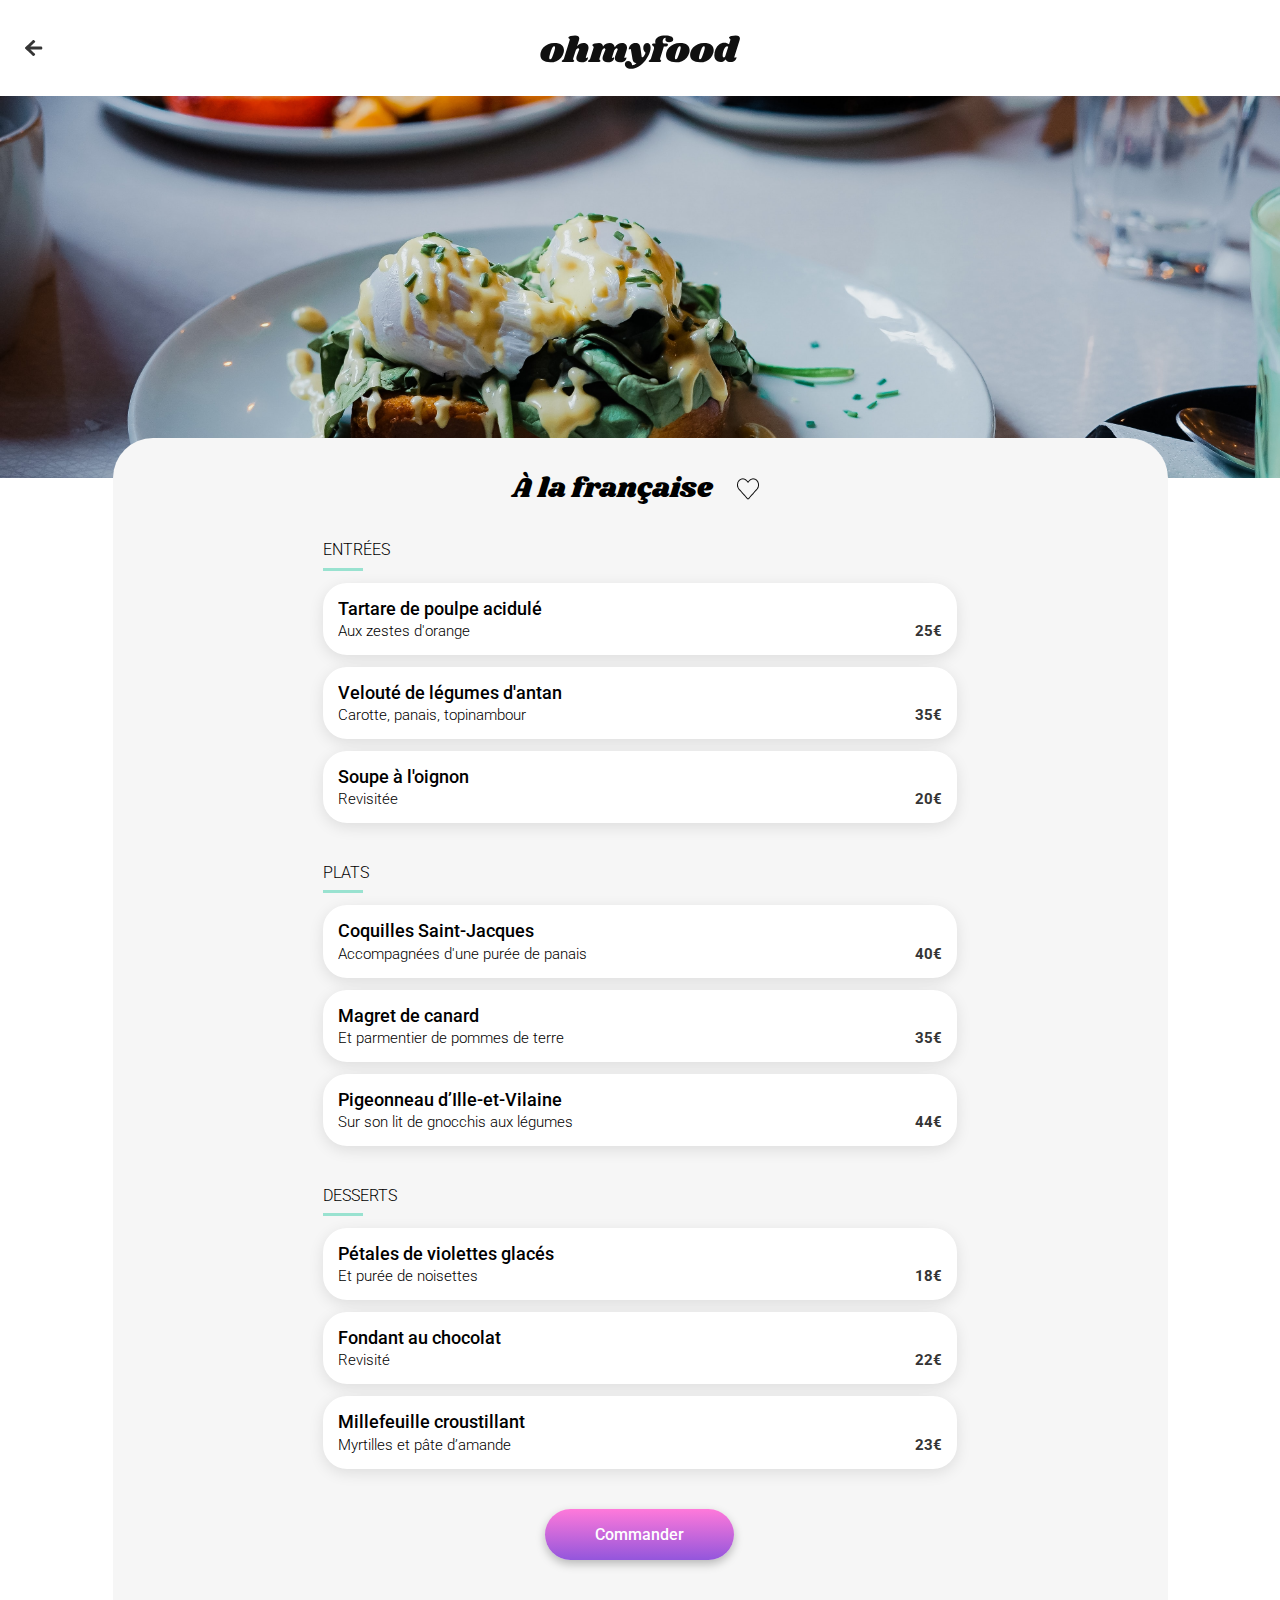
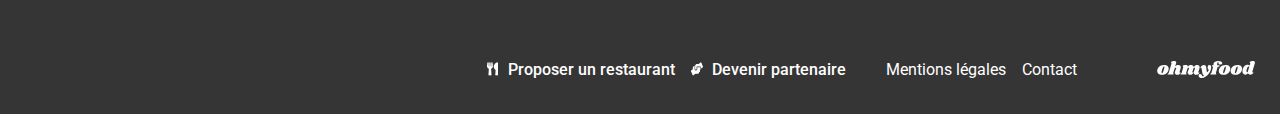
==== restaurants/a-la-francaise.html @ b8eb9468 "adding page a-la-francaise" ====
<!DOCTYPE html>
<html lang="fr">
  <head>
    <meta charset="UTF-8" />
    <meta name="viewport" content="width=device-width, initial-scale=1.0" />
    <title>Ohmyfood - À la française</title>
    <link rel="preconnect" href="https://fonts.googleapis.com" />
    <link rel="preconnect" href="https://fonts.gstatic.com" crossorigin />
    <link
      href="https://fonts.googleapis.com/css2?family=Roboto:wght@300;400;500;700&family=Shrikhand&display=swap"
      rel="stylesheet"
    />
    <link rel="stylesheet" href="../assets/css/style.css" />
  </head>

  <body class="page-restaurant">
    <div class="main-container">
      <header>
        <div class="logoZone">
          <a class="back-home" href="../index.html"
            ><img
              src="../assets/images/icons/back-icon.png"
              alt="retour à la page d'accueil"
          /></a>
          <img
            class="logoZone__image"
            src="../assets/images/logo/ohmyfood@2x.svg"
            alt="logo ohmyfood"
          />
        </div>
      </header>
      <main>
        <img
          class="illustration"
          src="../assets/images/restaurants/toa-heftiba-DQKerTsQwi0-unsplash.jpg"
          alt="un plat de À la française"
        />
        <div class="main-content">
          <section class="presentation">
            <div class="presentation__parent">
              <h1 class="presentation__title">À la française</h1>
              <button
                class="liking"
                aria-roledescription="mettre le restaurant en favori"
              >
                <img src="../assets/images/icons/unlike-icon.png" alt="coeur" />
              </button>
            </div>
          </section>
          <div class="menu">
            <section class="menu__section starters">
              <h2>Entrées</h2>
              <button class="dish dish--7">
                <div class="dish__content">
                  <div class="dish__description">
                    <h3>Tartare de poulpe acidulé</h3>
                    <p>Aux zestes d'orange</p>
                  </div>
                  <div class="dish__price">25€</div>
                </div>
                <div class="dish__status">
                  <img
                    src="../assets/images/icons/check-icon.png"
                    alt="choisi"
                  />
                </div>
              </button>
              <button class="dish dish--8">
                <div class="dish__content">
                  <div class="dish__description">
                    <h3>Velouté de légumes d'antan</h3>
                    <p>Carotte, panais, topinambour</p>
                  </div>
                  <div class="dish__price">35€</div>
                </div>
                <div class="dish__status">
                  <img
                    src="../assets/images/icons/check-icon.png"
                    alt="choisi"
                  />
                </div>
              </button>
              <button class="dish dish--9">
                <div class="dish__content">
                  <div class="dish__description">
                    <h3>Soupe à l'oignon</h3>
                    <p>Revisitée</p>
                  </div>
                  <div class="dish__price">20€</div>
                </div>
                <div class="dish__status">
                  <img
                    src="../assets/images/icons/check-icon.png"
                    alt="choisi"
                  />
                </div>
              </button>
            </section>
            <section class="menu__section maincourses">
              <h2>Plats</h2>
              <button class="dish dish--4">
                <div class="dish__content">
                  <div class="dish__description">
                    <h3>Coquilles Saint-Jacques</h3>
                    <p>Accompagnées d'une purée de panais</p>
                  </div>
                  <div class="dish__price">40€</div>
                </div>
                <div class="dish__status">
                  <img
                    src="../assets/images/icons/check-icon.png"
                    alt="choisi"
                  />
                </div>
              </button>
              <button class="dish dish--5">
                <div class="dish__content">
                  <div class="dish__description">
                    <h3>Magret de canard</h3>
                    <p>Et parmentier de pommes de terre</p>
                  </div>
                  <div class="dish__price">35€</div>
                </div>
                <div class="dish__status">
                  <img
                    src="../assets/images/icons/check-icon.png"
                    alt="choisi"
                  />
                </div>
              </button>
              <button class="dish dish--6">
                <div class="dish__content">
                  <div class="dish__description">
                    <h3>Pigeonneau d’Ille-et-Vilaine</h3>
                    <p>Sur son lit de gnocchis aux légumes</p>
                  </div>
                  <div class="dish__price">44€</div>
                </div>
                <div class="dish__status">
                  <img
                    src="../assets/images/icons/check-icon.png"
                    alt="choisi"
                  />
                </div>
              </button>
            </section>
            <section class="menu__section desserts">
              <h2>Desserts</h2>
              <button class="dish dish--1">
                <div class="dish__content">
                  <div class="dish__description">
                    <h3>Pétales de violettes glacés</h3>
                    <p>Et purée de noisettes</p>
                  </div>
                  <div class="dish__price">18€</div>
                </div>
                <div class="dish__status">
                  <img
                    src="../assets/images/icons/check-icon.png"
                    alt="choisi"
                  />
                </div>
              </button>
              <button class="dish dish--2">
                <div class="dish__content">
                  <div class="dish__description">
                    <h3>Fondant au chocolat</h3>
                    <p>Revisité</p>
                  </div>
                  <div class="dish__price">22€</div>
                </div>
                <div class="dish__status">
                  <img
                    src="../assets/images/icons/check-icon.png"
                    alt="choisi"
                  />
                </div>
              </button>
              <button class="dish dish--3">
                <div class="dish__content">
                  <div class="dish__description">
                    <h3>Millefeuille croustillant</h3>
                    <p>Myrtilles et pâte d’amande</p>
                  </div>
                  <div class="dish__price">23€</div>
                </div>
                <div class="dish__status">
                  <img
                    src="../assets/images/icons/check-icon.png"
                    alt="choisi"
                  />
                </div>
              </button>
            </section>
          </div>
          <div class="menu-cta">
            <button class="cta__order cta">
              <span class="cta__text">Commander</span>
            </button>
          </div>
        </div>
      </main>
      <footer class="footer__page">
        <div class="inside-width">
          <img
            class="footer__logo"
            src="../assets/images/logo/ohmyfood@2x.svg"
            alt="logo ohmyfood"
          />
          <nav class="footer__nav">
            <ul class="isDecorated">
              <li>
                <a class="proposing" href="#">Proposer un restaurant</a>
              </li>
              <li>
                <a class="partnership" href="#">Devenir partenaire</a>
              </li>
            </ul>
            <ul>
              <li><a href="#">Mentions légales</a></li>
              <li><a href="mailto:contact@ohmyfood.com">Contact</a></li>
            </ul>
          </nav>
        </div>
      </footer>
    </div>
  </body>
</html>
---- assets/css/style.css ----
@charset "UTF-8";
@keyframes maincourses {
  0% {
    transform: translateY(-328.5px);
  }
  33.3% {
    transform: translateY(-180px);
  }
  66.6% {
    transform: translateY(-90px);
  }
  100% {
    transform: translateY(0);
  }
}
@keyframes desserts {
  0% {
    transform: translateY(-652.5px);
  }
  16.7% {
    transform: translateY(-450px);
  }
  33.4% {
    transform: translateY(-360px);
  }
  50% {
    transform: translateY(-270px);
  }
  66.7% {
    transform: translateY(-180px);
  }
  83.3% {
    transform: translateY(-90px);
  }
  100% {
    transform: translateY(0);
  }
}
@keyframes dish {
  from {
    transform: perspective(1000px) rotateX(90deg);
  }
  to {
    transform: perspective(1000px) rotateX(0deg);
  }
}
/***
    The new CSS reset - version 1.8.5 (last updated 14.6.2023)
    GitHub page: https://github.com/elad2412/the-new-css-reset
***/
/*
    Remove all the styles of the "User-Agent-Stylesheet", except for the 'display' property
    - The "symbol *" part is to solve Firefox SVG sprite bug
    - The "html" attribute is exclud, because otherwise a bug in Chrome breaks the CSS hyphens property (https://github.com/elad2412/the-new-css-reset/issues/36)
 */
*:where(:not(html, iframe, canvas, img, svg, video, audio):not(svg *, symbol *)) {
  all: unset;
  display: revert;
}

/* Preferred box-sizing value */
*,
*::before,
*::after {
  box-sizing: border-box;
}

/* Reapply the pointer cursor for anchor tags */
a, button {
  cursor: revert;
}

/* Remove list styles (bullets/numbers) */
ol, ul, menu {
  list-style: none;
}

/* For images to not be able to exceed their container */
img {
  max-inline-size: 100%;
  max-block-size: 100%;
}

/* removes spacing between cells in tables */
table {
  border-collapse: collapse;
}

/* Safari - solving issue when using user-select:none on the <body> text input doesn't working */
input, textarea {
  -webkit-user-select: auto;
}

/* revert the 'white-space' property for textarea elements on Safari */
textarea {
  white-space: revert;
}

/* minimum style to allow to style meter element */
meter {
  -webkit-appearance: revert;
  appearance: revert;
}

/* preformatted text - use only for this feature */
:where(pre) {
  all: revert;
}

/* reset default text opacity of input placeholder */
::placeholder {
  color: unset;
}

/* remove default dot (•) sign */
::marker {
  content: initial;
}

/* fix the feature of 'hidden' attribute.
   display:revert; revert to element instead of attribute */
:where([hidden]) {
  display: none;
}

/* revert for bug in Chromium browsers
   - fix for the content editable attribute will work properly.
   - webkit-user-select: auto; added for Safari in case of using user-select:none on wrapper element */
:where([contenteditable]:not([contenteditable=false])) {
  -moz-user-modify: read-write;
  -webkit-user-modify: read-write;
  overflow-wrap: break-word;
  -webkit-line-break: after-white-space;
  -webkit-user-select: auto;
}

/* apply back the draggable feature - exist only in Chromium and Safari */
:where([draggable=true]) {
  -webkit-user-drag: element;
}

/* Revert Modal native behavior */
:where(dialog:modal) {
  all: revert;
}

body {
  font-family: "Roboto", sans-serif;
  font-weight: 300;
}

.presentation__title, .tutorial__title, .restaurants__title, .card__title {
  font-weight: 700;
  font-size: 1.5rem;
}

@media (min-width: 1024px) {
  .presentation__title {
    font-size: 2.5rem;
  }
}

.card__title {
  font-size: 1.125rem;
}

.tutorial__step {
  font-weight: 500;
}

.restaurant__content .card__tile {
  font-size: 1.125rem;
}
.restaurant__content p {
  font-size: 1.063rem;
}

.page-restaurant .presentation {
  text-align: left;
}
.page-restaurant .presentation__title {
  font-family: "Shrikhand", serif;
  font-size: 1.75rem;
  font-weight: 400;
}

html {
  scroll-behavior: smooth;
  height: 100%;
}

body {
  height: 100%;
  margin: 0;
  background-color: #F6F6F6;
}

.main-container {
  width: 100%;
}

.tutorial {
  background-color: #FFFFFF;
}

.presentation .inside-width, .tutorial .inside-width, .restaurants .inside-width, .footer__page .inside-width {
  width: 91%;
  margin-left: auto;
  margin-right: auto;
}
@media (min-width: 768px) {
  .presentation, .tutorial, .restaurants, .footer__page {
    padding-left: 1.563rem;
    padding-right: 1.563rem;
  }
  .presentation .inside-width, .tutorial .inside-width, .restaurants .inside-width, .footer__page .inside-width {
    width: 100%;
    max-width: 1080px;
  }
}
header {
  position: relative;
}

.logoZone {
  background-color: #FFFFFF;
  height: 63px;
  display: flex;
  align-items: center;
  justify-content: center;
  box-shadow: 0px 2px 4px 0px rgba(0, 0, 0, 0.15);
  position: relative;
  z-index: 1;
}
@media (min-width: 1024px) {
  .logoZone {
    height: 96px;
  }
}

.logoZone__image {
  width: 162px;
  margin-top: 8px;
}
@media (min-width: 1024px) {
  .logoZone__image {
    width: 200px;
  }
}

.geozone {
  background-color: #EAEAEA;
  height: 63px;
  display: flex;
  align-items: center;
  justify-content: center;
  position: relative;
}
.geozone__text {
  font-size: 1rem;
  font-weight: 500;
  color: #353535;
  position: relative;
  padding-left: 1.5rem;
  background-image: url("../images/icons/pin-icon.png");
  background-repeat: no-repeat;
  background-position: left center;
  background-size: auto;
}

.page-restaurant .logoZone {
  box-shadow: 0 0 0 0 rgba(0, 0, 0, 0);
}

.back-home {
  position: absolute;
  left: 4.5%;
  top: 0;
  bottom: 0;
  margin: auto 0;
  width: 1.875rem;
  height: 1.875rem;
  display: flex;
  align-items: center;
  justify-content: center;
}
@media (min-width: 1024px) {
  .back-home {
    left: 1.2rem;
  }
}

.footer__page {
  background-color: #353535;
  color: #FFFFFF;
  padding-top: 1.375rem;
  padding-bottom: 1.375rem;
}
@media (min-width: 768px) {
  .footer__page {
    min-height: 114px;
    padding: 1.875rem 1.563rem;
    display: flex;
    align-items: flex-end;
  }
  .footer__page .inside-width {
    max-width: calc(1080px + 2 * (1rem + 98px));
    display: flex;
    flex-direction: row-reverse;
  }
}
.footer__logo {
  filter: invert(1) sepia(1) saturate(0);
  width: 98px;
  padding-bottom: 0.5rem;
}
@media (min-width: 768px) {
  .footer__logo {
    padding-bottom: 0;
  }
}
.footer__nav li {
  font-weight: 400;
}
.footer__nav li:not(:last-child) {
  padding-top: 0.3rem;
  padding-bottom: 0.3rem;
}
.footer__nav .isDecorated li {
  font-weight: 500;
}
.footer__nav .proposing {
  position: relative;
  padding-left: 1.3rem;
  background-image: url("../images/icons/ustensils-icon.png");
  background-repeat: no-repeat;
  background-position: left center;
  background-size: auto;
}
.footer__nav .partnership {
  position: relative;
  padding-left: 1.3rem;
  background-image: url("../images/icons/handshake-icon.png");
  background-repeat: no-repeat;
  background-position: left center;
  background-size: auto;
}
@media (min-width: 768px) {
  .footer__nav {
    display: flex;
    column-gap: 2.5rem;
    margin-right: 5rem;
  }
  .footer__nav > ul {
    display: flex;
    align-items: baseline;
    column-gap: 1rem;
  }
}

.cta {
  display: flex;
  align-items: center;
  justify-content: center;
  color: #FFFFFF;
  font-size: 1rem;
  font-weight: 500;
  position: relative;
}
.cta .cta__text {
  background: linear-gradient(to bottom, #FF79DA 0%, #9356DC 100%);
  border-radius: 2rem;
  box-shadow: 0px 4px 10px 0px rgba(0, 0, 0, 0.25);
  padding: 1rem 1.5rem;
  transition: box-shadow 200ms;
}
.cta::before {
  content: "";
  position: absolute;
  top: 0;
  bottom: 0;
  left: 0;
  right: 0;
  z-index: 1;
  border-radius: 2rem;
  box-shadow: 0px 0px 0px 0px rgba(0, 0, 0, 0);
  background-color: white;
  opacity: 0;
  transition: opacity 400ms;
}
.cta:hover .cta__text {
  border-radius: 2rem;
  box-shadow: 0px 4px 15px 0px rgba(0, 0, 0, 0.35);
}
.cta:hover::before {
  opacity: 0.15;
}

.liking {
  width: 2.4rem;
  height: 2.4rem;
  cursor: pointer;
  display: flex;
  align-items: center;
  justify-content: center;
  align-self: baseline;
  position: relative;
}
.liking::before {
  content: "";
  position: absolute;
  top: 0;
  bottom: 0;
  left: 0;
  right: 0;
  z-index: 1;
  background-image: url("../images/icons/like-icon.png");
  background-repeat: no-repeat;
  background-position: center center;
  transform: scale(0%);
  transition: transform 300ms cubic-bezier(0.78, 0, 0.61, 1.28);
}
.liking img {
  opacity: 1;
  transition: opacity 300ms cubic-bezier(0.78, 0, 0.61, 1.28);
}
.liking:hover::before {
  transform: scale(100%);
}
.liking:hover img {
  opacity: 0;
}

.dish {
  border-radius: 1.5rem;
  box-shadow: 0px 4px 15px 0px rgba(0, 0, 0, 0.1);
  background-color: #FFFFFF;
  width: 100%;
  padding: 0.938rem;
  margin-bottom: 0.75rem;
  cursor: pointer;
  position: relative;
  overflow: hidden;
}
.dish h3 {
  font-size: 1.125rem;
  font-weight: 500;
  padding-bottom: 0.2rem;
}
.dish p {
  font-size: 0.938rem;
}
.dish .dish__price {
  font-size: 0.938rem;
  font-weight: 700;
  color: #353535;
}
.dish__content {
  display: flex;
  align-items: flex-end;
  justify-content: space-between;
  column-gap: 1rem;
  padding-right: 0;
  transition: padding-right 300ms cubic-bezier(0.78, 0.22, 0.44, 1.38);
}
.dish__description {
  flex: 1 1 auto;
  width: calc(100% - 3.75rem);
}
.dish__description > * {
  white-space: nowrap;
  text-overflow: ellipsis;
  overflow: hidden;
}
.dish__status {
  display: flex;
  align-items: center;
  justify-content: center;
  position: absolute;
  transform: translateX(4.25rem);
  transition: transform 300ms cubic-bezier(0.78, 0.22, 0.44, 1.38);
  top: 0;
  bottom: 0;
  right: 0;
  width: 4.25rem;
  padding-right: 0.5rem;
  background: #99E2D0;
}
.dish:hover .dish__content {
  padding-right: 3.75rem;
}
.dish:hover .dish__status {
  transform: translateX(0.5rem);
}

.presentation {
  padding-top: 2.5rem;
  padding-bottom: 3.5rem;
  text-align: center;
}
.presentation__title {
  width: 80%;
  margin: 0 auto 1.25rem;
}
@media (min-width: 768px) {
  .presentation__title {
    width: 100%;
  }
}
.presentation__text {
  margin: 0 auto 1.7rem;
  font-size: 1.125rem;
}

.tutorial {
  padding-top: 3.125rem;
  padding-bottom: 2.5rem;
}
.tutorial__title {
  margin-bottom: 1.563rem;
}
.tutorial__list {
  padding-left: 0.75rem;
}
@media (min-width: 1024px) {
  .tutorial__list {
    display: flex;
    column-gap: 0.75rem;
    justify-content: space-between;
    align-items: center;
  }
}
.tutorial__step {
  margin-bottom: 1.3rem;
  padding: 1.7rem 0 1.7rem 2.1rem;
  background: #F6F6F6;
  position: relative;
  border-radius: 1.25rem;
  box-shadow: 0px 4px 15px 0px rgba(0, 0, 0, 0.15);
}
.tutorial__step--1::before {
  content: "";
  position: absolute;
  top: 0;
  bottom: 0;
  left: 0;
  right: 0;
  z-index: 1;
  content: "1";
  font-size: 0.875rem;
  color: #FFFFFF;
  top: 1.7rem;
  right: auto;
  bottom: auto;
  left: -0.75rem;
  background-color: #9356DC;
  border-radius: 1rem;
  width: 1.5rem;
  height: 1.5rem;
  display: flex;
  align-items: center;
  justify-content: center;
}
.tutorial__step--1 p {
  position: relative;
  padding-left: 2.5rem;
  background-image: url("../images/icons/tuto-icon-1.png");
  background-repeat: no-repeat;
  background-position: left center;
  background-size: auto;
}
.tutorial__step--2::before {
  content: "";
  position: absolute;
  top: 0;
  bottom: 0;
  left: 0;
  right: 0;
  z-index: 1;
  content: "2";
  font-size: 0.875rem;
  color: #FFFFFF;
  top: 1.7rem;
  right: auto;
  bottom: auto;
  left: -0.75rem;
  background-color: #9356DC;
  border-radius: 1rem;
  width: 1.5rem;
  height: 1.5rem;
  display: flex;
  align-items: center;
  justify-content: center;
}
.tutorial__step--2 p {
  position: relative;
  padding-left: 2.5rem;
  background-image: url("../images/icons/tuto-icon-2.png");
  background-repeat: no-repeat;
  background-position: left center;
  background-size: auto;
}
.tutorial__step--3::before {
  content: "";
  position: absolute;
  top: 0;
  bottom: 0;
  left: 0;
  right: 0;
  z-index: 1;
  content: "3";
  font-size: 0.875rem;
  color: #FFFFFF;
  top: 1.7rem;
  right: auto;
  bottom: auto;
  left: -0.75rem;
  background-color: #9356DC;
  border-radius: 1rem;
  width: 1.5rem;
  height: 1.5rem;
  display: flex;
  align-items: center;
  justify-content: center;
}
.tutorial__step--3 p {
  position: relative;
  padding-left: 2.5rem;
  background-image: url("../images/icons/tuto-icon-3.png");
  background-repeat: no-repeat;
  background-position: left center;
  background-size: auto;
}
@media (min-width: 1024px) {
  .tutorial__step {
    margin-bottom: 0;
    flex: 1 0 30%;
    margin-right: 1.5rem;
  }
}
@media (min-width: 1024px) {
  .tutorial {
    padding-bottom: 3.125rem;
  }
}

.restaurants {
  padding-top: 3.125rem;
  padding-bottom: 3rem;
}
.restaurants__title {
  margin-bottom: 1.625rem;
}
@media (min-width: 768px) {
  .restaurants {
    padding-top: 1.875rem;
    padding-bottom: 1.875rem;
  }
  .restaurants__list {
    display: flex;
    column-gap: 9%;
    row-gap: 3.125rem;
    flex-wrap: wrap;
  }
}

.restaurant__card {
  margin-bottom: 1.125rem;
  border-radius: 0.95rem;
  background: #FFFFFF;
}
.restaurant__card > a {
  display: block;
  position: relative;
}
.restaurant__card .flagNew {
  color: #008766;
  padding: 0.4rem 0.7rem;
  background: #99E2D0;
  border-radius: 0.125rem;
  font-size: 0.875rem;
  font-weight: 500;
  position: absolute;
  top: 0.813rem;
  right: 0.813rem;
  box-shadow: 0px 2px 4px 0px rgba(0, 0, 0, 0.15);
}
@media (min-width: 768px) {
  .restaurant__card {
    margin-bottom: 0;
    flex: 1 1 40%;
  }
}
.restaurant__image {
  border-radius: 0.95rem 0.95rem 0 0;
  object-fit: cover;
  width: 100%;
  height: 174px;
  display: block;
}
.restaurant__content {
  display: block;
  margin: 1rem 0.8rem 0;
  padding-bottom: 1rem;
  position: relative;
}
.restaurant__content .card__title {
  margin-bottom: 0.2rem;
}
.restaurant__content .like__satus {
  display: block;
  width: 22px;
  height: 22px;
  background-image: url("../images/icons/unlike-icon.png");
  background-repeat: no-repeat;
  position: absolute;
  top: 0;
  right: 0.75rem;
}
.restaurant__content .like__satus--enabled {
  background-image: url("../images/icons/like-icon.png");
}
@media (min-width: 768px) {
  .restaurant__content .like__satus {
    top: 0.5rem;
  }
}
@media (min-width: 768px) {
  .restaurant__content {
    margin: 1.125rem 1rem 0;
  }
}

.page-restaurant {
  background-color: #FFFFFF;
}
.page-restaurant main {
  position: relative;
  padding-top: 230px;
}
@media (min-width: 1024px) {
  .page-restaurant main {
    padding-top: 342px;
  }
}
.page-restaurant .illustration {
  width: 100%;
  height: 275px;
  object-fit: cover;
  position: absolute;
  top: 0;
  z-index: 0;
}
@media (min-width: 1024px) {
  .page-restaurant .illustration {
    height: 382px;
  }
}
.page-restaurant .main-content {
  position: relative;
  z-index: 1;
  background-color: #F6F6F6;
  border-radius: 2.5rem 2.5rem 0 0;
  padding-top: 2rem;
  padding-bottom: 2.5rem;
}
@media (min-width: 1024px) {
  .page-restaurant .main-content {
    max-width: 1055px;
    margin: auto;
  }
}
.page-restaurant .presentation {
  width: 91%;
  margin-left: auto;
  margin-right: auto;
  padding-top: 0;
  padding-bottom: 0;
}
.page-restaurant .presentation__parent {
  display: flex;
  justify-content: space-between;
  align-items: center;
  column-gap: 1rem;
  padding-right: 1rem;
  padding-bottom: 2rem;
}
@media (min-width: 768px) {
  .page-restaurant .presentation__parent {
    justify-content: center;
    padding-right: 0;
  }
}
.page-restaurant .presentation__title {
  width: auto;
  margin: 0;
  line-height: 2rem;
}

.menu {
  width: 91%;
  margin-left: auto;
  margin-right: auto;
}
.menu__section {
  margin-bottom: 1.75rem;
  background-color: #F6F6F6;
}
.menu__section h2 {
  font-size: 1rem;
  font-weight: 300;
  text-transform: uppercase;
  position: relative;
  padding-bottom: 0.7rem;
  margin-bottom: 0.75rem;
}
.menu__section h2::after {
  content: "";
  width: 2.5rem;
  height: 3px;
  background-color: #99E2D0;
  position: absolute;
  bottom: 0;
  left: 0;
}
@media (min-width: 768px) {
  .menu {
    width: 100%;
    max-width: 634px;
  }
}

.maincourses {
  animation: maincourses 900ms;
  animation-delay: 1800ms;
  animation-fill-mode: backwards;
  animation-timing-function: cubic-bezier(0.59, 0, 0.76, 1);
}

.desserts {
  animation: desserts 1800ms;
  animation-delay: 900ms;
  animation-fill-mode: backwards;
  animation-timing-function: cubic-bezier(0.59, 0, 0.76, 1);
}

.dish {
  animation: dish 600ms;
  animation-fill-mode: backwards;
  animation-timing-function: ease-in-out;
}
.dish--1 {
  animation-delay: 0ms;
}
.dish--2 {
  animation-delay: 300ms;
}
.dish--3 {
  animation-delay: 600ms;
}
.dish--4 {
  animation-delay: 900ms;
}
.dish--5 {
  animation-delay: 1200ms;
}
.dish--6 {
  animation-delay: 1500ms;
}
.dish--7 {
  animation-delay: 1800ms;
}
.dish--8 {
  animation-delay: 2100ms;
}
.dish--9 {
  animation-delay: 2400ms;
}

.menu-cta {
  width: 91%;
  margin-left: auto;
  margin-right: auto;
  display: flex;
  align-items: center;
  justify-content: center;
}
.menu-cta .cta__order {
  cursor: pointer;
}
.menu-cta .cta__text {
  padding-left: 3.125rem;
  padding-right: 3.125rem;
}

/*# sourceMappingURL=style.css.map */
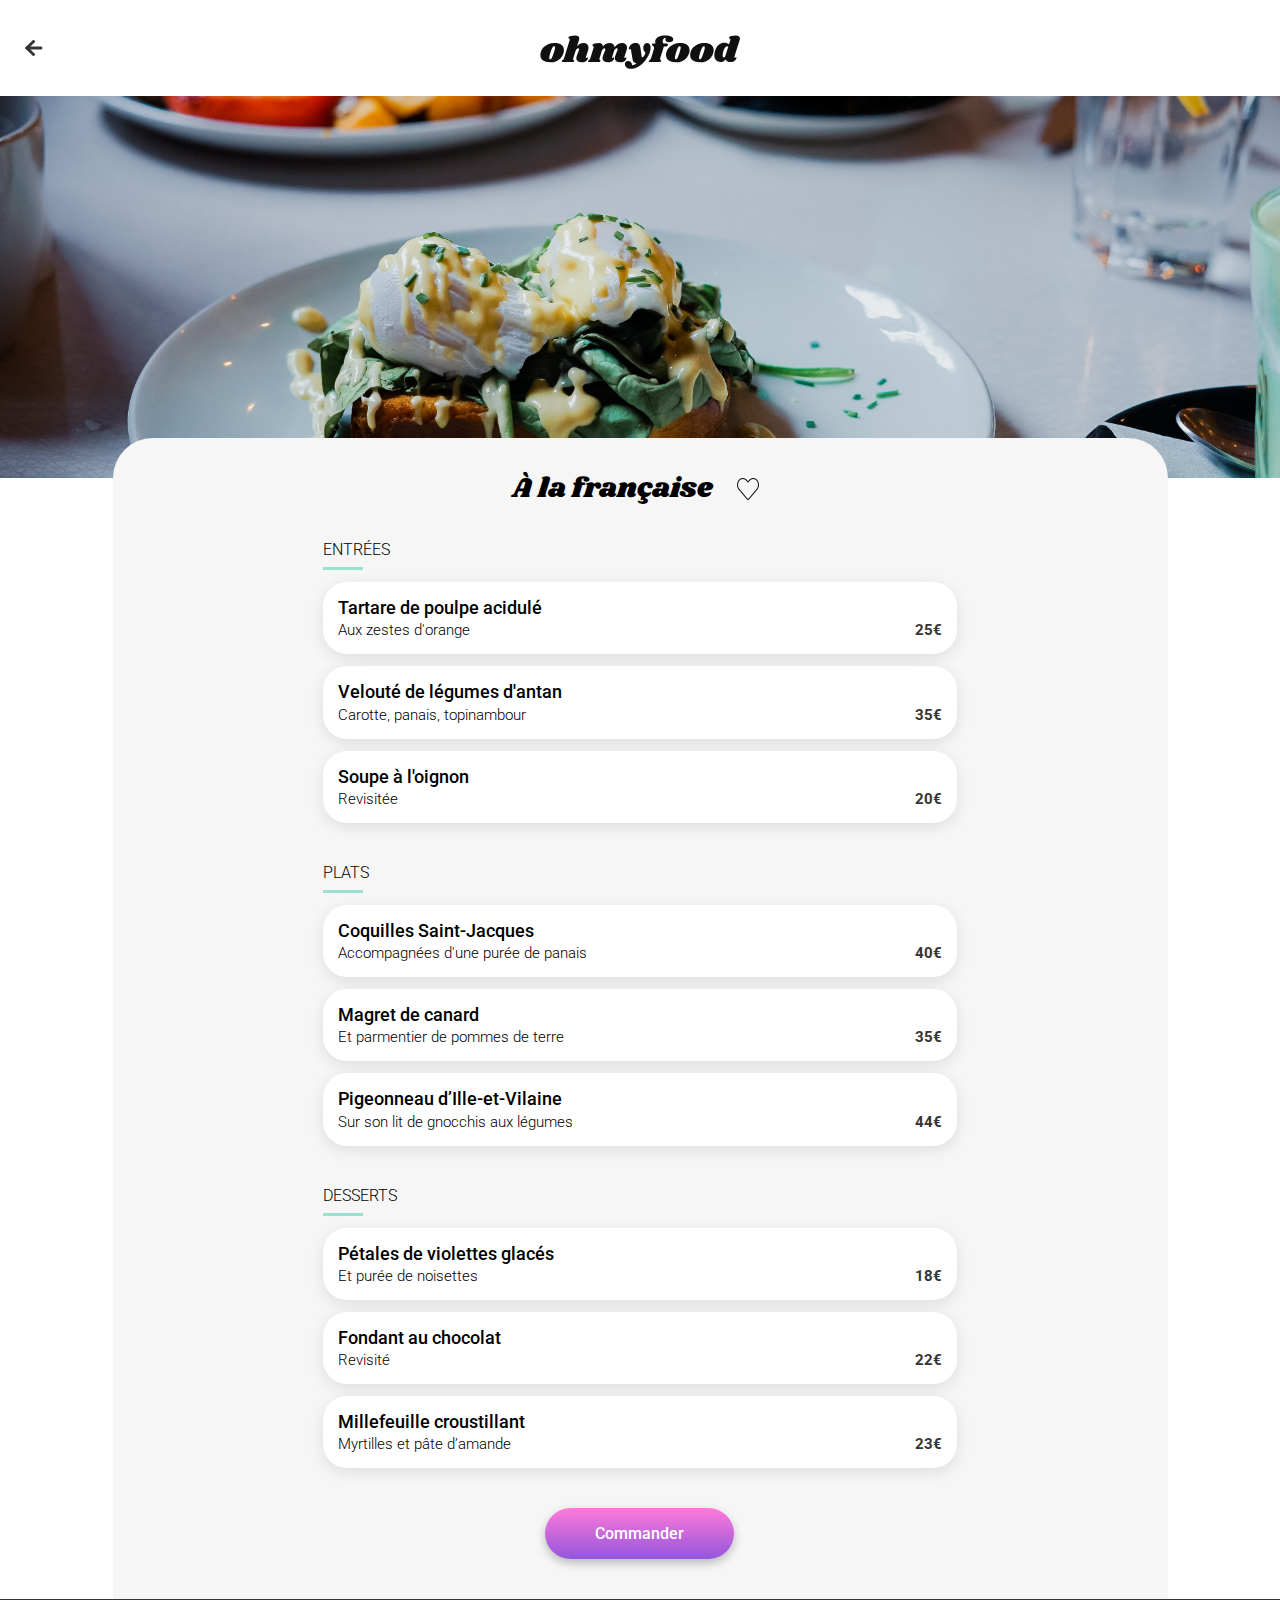
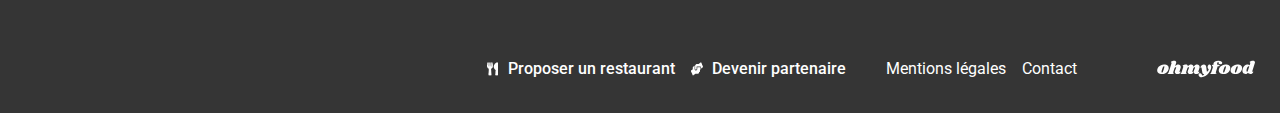
==== commit 0e502188: "dishes selector animation on load: make it appear starters first then maincourses and desserts" ====
--- a/restaurants/a-la-francaise.html
+++ b/restaurants/a-la-francaise.html
@@ -47,10 +47,11 @@
               </button>
             </div>
           </section>
-          <div class="menu">
-            <section class="menu__section starters">
+          <div class="menu count-s3-m3-d3">
+            <!-- s3 stands for 3 starters dish. Numbered from 1 to 3 -->
+            <section class="menu__section starters starters--s3">
               <h2>Entrées</h2>
-              <button class="dish dish--7">
+              <button class="dish dish--1">
                 <div class="dish__content">
                   <div class="dish__description">
                     <h3>Tartare de poulpe acidulé</h3>
@@ -65,7 +66,7 @@
                   />
                 </div>
               </button>
-              <button class="dish dish--8">
+              <button class="dish dish--2">
                 <div class="dish__content">
                   <div class="dish__description">
                     <h3>Velouté de légumes d'antan</h3>
@@ -80,7 +81,7 @@
                   />
                 </div>
               </button>
-              <button class="dish dish--9">
+              <button class="dish dish--3">
                 <div class="dish__content">
                   <div class="dish__description">
                     <h3>Soupe à l'oignon</h3>
@@ -96,7 +97,8 @@
                 </div>
               </button>
             </section>
-            <section class="menu__section maincourses">
+            <!-- m3 stands for 3 maincourses dish. Numbered from 4 to 6 -->
+            <section class="menu__section maincourses maincourses--m3">
               <h2>Plats</h2>
               <button class="dish dish--4">
                 <div class="dish__content">
@@ -144,9 +146,10 @@
                 </div>
               </button>
             </section>
-            <section class="menu__section desserts">
+            <!-- d3 stands for 3 desserts dish. Numbered from 7 to 9 -->
+            <section class="menu__section desserts desserts--d3">
               <h2>Desserts</h2>
-              <button class="dish dish--1">
+              <button class="dish dish--7">
                 <div class="dish__content">
                   <div class="dish__description">
                     <h3>Pétales de violettes glacés</h3>
@@ -161,7 +164,7 @@
                   />
                 </div>
               </button>
-              <button class="dish dish--2">
+              <button class="dish dish--8">
                 <div class="dish__content">
                   <div class="dish__description">
                     <h3>Fondant au chocolat</h3>
@@ -176,7 +179,7 @@
                   />
                 </div>
               </button>
-              <button class="dish dish--3">
+              <button class="dish dish--9">
                 <div class="dish__content">
                   <div class="dish__description">
                     <h3>Millefeuille croustillant</h3>
--- a/assets/css/style.css
+++ b/assets/css/style.css
@@ -1,39 +1,39 @@
 @charset "UTF-8";
 @keyframes maincourses {
   0% {
-    transform: translateY(-328.5px);
-  }
-  33.3% {
+    transform: translateY(-270px);
+  }
+  33.3333333333% {
     transform: translateY(-180px);
   }
-  66.6% {
+  66.6666666667% {
     transform: translateY(-90px);
   }
   100% {
-    transform: translateY(0);
+    transform: translateY(0px);
   }
 }
 @keyframes desserts {
   0% {
-    transform: translateY(-652.5px);
-  }
-  16.7% {
+    transform: translateY(-540px);
+  }
+  16.6666666667% {
     transform: translateY(-450px);
   }
-  33.4% {
+  33.3333333333% {
     transform: translateY(-360px);
   }
   50% {
     transform: translateY(-270px);
   }
-  66.7% {
+  66.6666666667% {
     transform: translateY(-180px);
   }
-  83.3% {
+  83.3333333333% {
     transform: translateY(-90px);
   }
   100% {
-    transform: translateY(0);
+    transform: translateY(0px);
   }
 }
 @keyframes dish {
@@ -44,6 +44,166 @@
     transform: perspective(1000px) rotateX(0deg);
   }
 }
+.maincourses {
+  animation-name: maincourses;
+  animation-duration: 600ms;
+  animation-fill-mode: backwards;
+  animation-timing-function: cubic-bezier(0.59, 0, 0.76, 1);
+}
+
+.desserts {
+  animation-name: desserts;
+  animation-duration: 1200ms;
+  animation-fill-mode: backwards;
+  animation-timing-function: cubic-bezier(0.59, 0, 0.76, 1);
+}
+
+.dish {
+  animation: dish 400ms;
+  animation-fill-mode: backwards;
+  animation-timing-function: ease-in-out;
+}
+.dish--1 {
+  animation-delay: 0ms;
+}
+.dish--2 {
+  animation-delay: 200ms;
+}
+.dish--3 {
+  animation-delay: 400ms;
+}
+.dish--4 {
+  animation-delay: 600ms;
+}
+.dish--5 {
+  animation-delay: 800ms;
+}
+.dish--6 {
+  animation-delay: 1000ms;
+}
+.dish--7 {
+  animation-delay: 1200ms;
+}
+.dish--8 {
+  animation-delay: 1400ms;
+}
+.dish--9 {
+  animation-delay: 1600ms;
+}
+
+@keyframes maincourses-sc4 {
+  0% {
+    transform: translateY(-360px);
+  }
+  25% {
+    transform: translateY(-270px);
+  }
+  50% {
+    transform: translateY(-180px);
+  }
+  75% {
+    transform: translateY(-90px);
+  }
+  100% {
+    transform: translateY(0px);
+  }
+}
+@keyframes desserts-sc4 {
+  0% {
+    transform: translateY(-630px);
+  }
+  14.2857142857% {
+    transform: translateY(-540px);
+  }
+  28.5714285714% {
+    transform: translateY(-450px);
+  }
+  42.8571428571% {
+    transform: translateY(-360px);
+  }
+  57.1428571429% {
+    transform: translateY(-270px);
+  }
+  71.4285714286% {
+    transform: translateY(-180px);
+  }
+  85.7142857143% {
+    transform: translateY(-90px);
+  }
+  100% {
+    transform: translateY(0px);
+  }
+}
+.count-s4-m3-d3 .maincourses {
+  animation-name: maincourses-sc4;
+  animation-duration: 800ms;
+}
+.count-s4-m3-d3 .desserts {
+  animation-name: desserts-sc4;
+  animation-duration: 1400ms;
+}
+.count-s4-m3-d3 .dish--1 {
+  animation-delay: 0ms;
+}
+.count-s4-m3-d3 .dish--2 {
+  animation-delay: 200ms;
+}
+.count-s4-m3-d3 .dish--3 {
+  animation-delay: 400ms;
+}
+.count-s4-m3-d3 .dish--4 {
+  animation-delay: 600ms;
+}
+.count-s4-m3-d3 .dish--5 {
+  animation-delay: 800ms;
+}
+.count-s4-m3-d3 .dish--6 {
+  animation-delay: 1000ms;
+}
+.count-s4-m3-d3 .dish--7 {
+  animation-delay: 1200ms;
+}
+.count-s4-m3-d3 .dish--8 {
+  animation-delay: 1400ms;
+}
+.count-s4-m3-d3 .dish--9 {
+  animation-delay: 1600ms;
+}
+.count-s4-m3-d3 .dish--10 {
+  animation-delay: 1800ms;
+}
+
+@keyframes hp-loader-bg {
+  0% {
+    transform: translateX(0);
+    opacity: 1;
+  }
+  99% {
+    transform: translateX(0);
+    opacity: 0;
+  }
+  100% {
+    opacity: 0;
+    transform: translateX(-100%);
+  }
+}
+@keyframes hp-loader-loop {
+  0% {
+    transform: scale(1);
+  }
+  100% {
+    transform: scale(1.3);
+  }
+}
+.loader {
+  animation: hp-loader-bg 600ms 5000ms forwards;
+}
+.loader::before {
+  animation: hp-loader-loop 500ms both;
+  animation-iteration-count: 9;
+  animation-direction: alternate;
+}
+
 /***
     The new CSS reset - version 1.8.5 (last updated 14.6.2023)
     GitHub page: https://github.com/elad2412/the-new-css-reset
@@ -140,10 +300,6 @@
 }
 
 /* Revert Modal native behavior */
-:where(dialog:modal) {
-  all: revert;
-}
-
 body {
   font-family: "Roboto", sans-serif;
   font-weight: 300;
@@ -388,17 +544,17 @@
   opacity: 0;
   transition: opacity 400ms;
 }
-.cta:hover .cta__text {
+.cta:hover .cta__text, .cta:focus .cta__text {
   border-radius: 2rem;
   box-shadow: 0px 4px 15px 0px rgba(0, 0, 0, 0.35);
 }
-.cta:hover::before {
+.cta:hover::before, .cta:focus::before {
   opacity: 0.15;
 }
 
 .liking {
-  width: 2.4rem;
-  height: 2.4rem;
+  width: 38px;
+  height: 38px;
   cursor: pointer;
   display: flex;
   align-items: center;
@@ -417,17 +573,17 @@
   background-image: url("../images/icons/like-icon.png");
   background-repeat: no-repeat;
   background-position: center center;
-  transform: scale(0%);
+  transform: scale(0);
   transition: transform 300ms cubic-bezier(0.78, 0, 0.61, 1.28);
 }
 .liking img {
   opacity: 1;
   transition: opacity 300ms cubic-bezier(0.78, 0, 0.61, 1.28);
 }
-.liking:hover::before {
-  transform: scale(100%);
-}
-.liking:hover img {
+.liking:hover::before, .liking:focus::before {
+  transform: scale(1);
+}
+.liking:hover img, .liking:focus img {
   opacity: 0;
 }
 
@@ -479,17 +635,17 @@
   position: absolute;
   transform: translateX(4.25rem);
   transition: transform 300ms cubic-bezier(0.78, 0.22, 0.44, 1.38);
-  top: 0;
-  bottom: 0;
+  top: -1px;
+  bottom: -1px;
   right: 0;
   width: 4.25rem;
   padding-right: 0.5rem;
   background: #99E2D0;
 }
-.dish:hover .dish__content {
+.dish:hover .dish__content, .dish:focus .dish__content {
   padding-right: 3.75rem;
 }
-.dish:hover .dish__status {
+.dish:hover .dish__status, .dish:focus .dish__status {
   transform: translateX(0.5rem);
 }
 
@@ -731,6 +887,31 @@
   }
 }
 
+.loader {
+  content: "";
+  position: fixed;
+  top: 0;
+  right: 0;
+  bottom: 0;
+  left: 0;
+  background-color: white;
+  z-index: 10;
+}
+.loader::before {
+  content: "";
+  position: absolute;
+  top: 50vh;
+  right: 0;
+  left: 0;
+  margin: auto;
+  z-index: 1;
+  width: 24px;
+  height: 22px;
+  background-image: url("../../assets/images/icons/like-icon.png");
+  background-repeat: no-repeat;
+  background-position: center center;
+}
+
 .page-restaurant {
   background-color: #FFFFFF;
 }
@@ -830,53 +1011,6 @@
   }
 }
 
-.maincourses {
-  animation: maincourses 900ms;
-  animation-delay: 1800ms;
-  animation-fill-mode: backwards;
-  animation-timing-function: cubic-bezier(0.59, 0, 0.76, 1);
-}
-
-.desserts {
-  animation: desserts 1800ms;
-  animation-delay: 900ms;
-  animation-fill-mode: backwards;
-  animation-timing-function: cubic-bezier(0.59, 0, 0.76, 1);
-}
-
-.dish {
-  animation: dish 600ms;
-  animation-fill-mode: backwards;
-  animation-timing-function: ease-in-out;
-}
-.dish--1 {
-  animation-delay: 0ms;
-}
-.dish--2 {
-  animation-delay: 300ms;
-}
-.dish--3 {
-  animation-delay: 600ms;
-}
-.dish--4 {
-  animation-delay: 900ms;
-}
-.dish--5 {
-  animation-delay: 1200ms;
-}
-.dish--6 {
-  animation-delay: 1500ms;
-}
-.dish--7 {
-  animation-delay: 1800ms;
-}
-.dish--8 {
-  animation-delay: 2100ms;
-}
-.dish--9 {
-  animation-delay: 2400ms;
-}
-
 .menu-cta {
   width: 91%;
   margin-left: auto;
